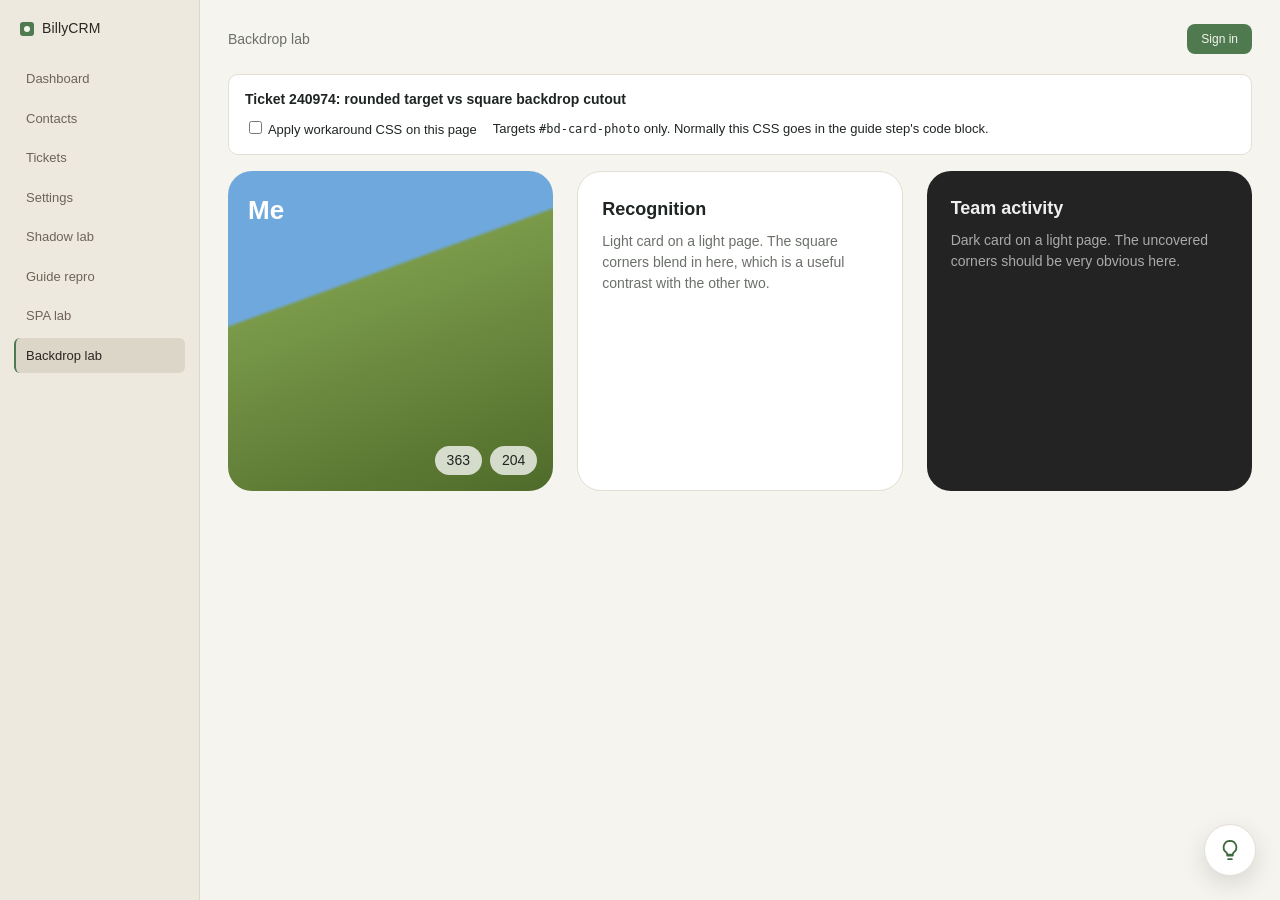
==== backdrop-lab.html @ 7e7e0bf2 "backdrop lab" ====
<!DOCTYPE html>
<html lang="en">
<head>
<meta charset="UTF-8">
<meta name="viewport" content="width=device-width, initial-scale=1.0">
<script src="assets/theme.js"></script>
<title>Backdrop lab - BillyCRM</title>
<script src="assets/pendoSnippet.js"></script>
<link rel="stylesheet" href="assets/styles.css">
<style>
  /* Ticket 240974 repro: rounded cards + Pendo backdrop "Show target element above backdrop" */
  .lab-panel { background: var(--bg-box); border: 1px solid var(--border-box); border-radius: 10px; padding: 14px 16px; margin-bottom: 16px; }
  .lab-heading { margin: 0 0 8px; font-weight: 600; font-size: 14px; }
  .bd-grid {
    display: grid;
    grid-template-columns: repeat(auto-fill, minmax(260px, 1fr));
    gap: 24px;
    margin-top: 16px;
  }
  .bd-card {
    border-radius: 24px;              /* matches the customer's component radius */
    overflow: hidden;
    background: var(--bg-box);
    border: 1px solid var(--border-box);
    min-height: 240px;
    position: relative;
  }
  /* Photo-style card, like the "Me" card in the customer's screenshot */
  #bd-card-photo {
    background: linear-gradient(160deg, #6fa8dc 0%, #6fa8dc 35%, #7a9a4a 36%, #4f6b2a 100%);
    border: none;
    color: #fff;
    min-height: 320px;
  }
  #bd-card-photo .bd-title {
    position: absolute; top: 20px; left: 20px;
    font-size: 26px; font-weight: 600;
  }
  #bd-card-photo .bd-chips {
    position: absolute; bottom: 16px; right: 16px; display: flex; gap: 8px;
  }
  #bd-card-photo .bd-chip {
    background: rgba(255,255,255,0.75); color: #222;
    border-radius: 999px; padding: 4px 12px; font-size: 14px;
  }
  .bd-card-body { padding: 24px; }
  .bd-card-body h3 { margin: 0 0 8px; font-size: 18px; }
  .bd-card-body p  { margin: 0; color: var(--text-secondary); font-size: 14px; line-height: 1.5; }
  #bd-card-dark { background: #232323; border: none; color: #eee; }
  #bd-card-dark p { color: #aaa; }
  .bd-controls { display: flex; gap: 16px; align-items: center; flex-wrap: wrap; font-size: 13px; }
  .bd-controls code { font-size: 12px; }
</style>
<!-- Workaround CSS, only injected when the toggle below is ticked -->
<style id="bd-workaround" media="not all">
  ._pendo-backdrop,
  [class*="pendo-backdrop"],
  [id*="pendo-backdrop"] {
    background: transparent !important;
  }
  #bd-card-photo {
    z-index: 200001;
    box-shadow: 0 0 0 100vmax rgba(0, 0, 0, 0.5);
  }
</style>
</head>
<body data-page="backdrop-lab">

<div class="app">

  <aside class="sidebar">
    <div class="brand">
      <div class="brand-mark"></div>
      <span class="brand-name">BillyCRM</span>
    </div>
    <a class="nav-item" data-page="dashboard" href="dashboard.html">Dashboard</a>
    <a class="nav-item" data-page="contacts"  href="contacts.html">Contacts</a>
    <a class="nav-item" data-page="tickets"   href="tickets.html">Tickets</a>
    <a class="nav-item" data-page="settings"  href="settings.html">Settings</a>
    <a class="nav-item" data-page="shadow-lab" href="shadow-lab.html">Shadow lab</a>
    <a class="nav-item" data-page="guide-repro" href="guide-repro.html">Guide repro</a>
    <a class="nav-item" data-page="spa-lab" href="spa-lab.html">SPA lab</a>
    <a class="nav-item active" data-page="backdrop-lab" href="backdrop-lab.html">Backdrop lab</a>
  </aside>

  <main class="content">

    <div class="page-header">
      <p class="page-title">Backdrop lab</p>
      <div class="user-menu-container" id="user-menu-wrapper"></div>
    </div>

    <div class="lab-panel">
      <p class="lab-heading">Ticket 240974: rounded target vs square backdrop cutout</p>
      <div class="bd-controls">
        <label><input type="checkbox" id="bd-toggle"> Apply workaround CSS on this page</label>
        <span>Targets <code>#bd-card-photo</code> only. Normally this CSS goes in the guide step&#39;s code block.</span>
      </div>
    </div>

    <div class="bd-grid">
      <div class="bd-card" id="bd-card-photo">
        <div class="bd-title">Me</div>
        <div class="bd-chips"><span class="bd-chip">363</span><span class="bd-chip">204</span></div>
      </div>
      <div class="bd-card" id="bd-card-light">
        <div class="bd-card-body">
          <h3>Recognition</h3>
          <p>Light card on a light page. The square corners blend in here, which is a useful contrast with the other two.</p>
        </div>
      </div>
      <div class="bd-card" id="bd-card-dark">
        <div class="bd-card-body">
          <h3>Team activity</h3>
          <p>Dark card on a light page. The uncovered corners should be very obvious here.</p>
        </div>
      </div>
    </div>

  </main>
</div>

<!-- SIGN-IN MODAL (same markup as the other pages, so pendo.identify still works here) -->
<div class="modal-backdrop" id="signin-modal" hidden>
  <form class="modal" id="signin-form">
    <h3 class="modal-title">Sign in</h3>
    <div class="form-field form-field-required">
      <label for="si-visitor-id">Visitor ID</label>
      <input id="si-visitor-id" name="visitorId" type="text" required autocomplete="off" />
    </div>
    <div class="form-field">
      <label for="si-visitor-name">Visitor name <span class="optional">(optional)</span></label>
      <input id="si-visitor-name" name="visitorName" type="text" autocomplete="off" />
    </div>
    <div class="form-field">
      <label for="si-visitor-email">Visitor email <span class="optional">(optional)</span></label>
      <input id="si-visitor-email" name="visitorEmail" type="email" autocomplete="off" />
    </div>
    <div class="form-field">
      <label for="si-visitor-created">Visitor created at <span class="optional">(optional)</span></label>
      <input id="si-visitor-created" name="visitorCreatedAt" type="datetime-local" />
    </div>
    <div class="form-field form-field-required">
      <label for="si-account-id">Account ID</label>
      <input id="si-account-id" name="accountId" type="text" required autocomplete="off" />
    </div>
    <div class="form-field">
      <label for="si-account-name">Account name <span class="optional">(optional)</span></label>
      <input id="si-account-name" name="accountName" type="text" autocomplete="off" />
    </div>
    <div class="modal-buttons">
      <button type="button" class="secondary" id="cancel-signin">Cancel</button>
      <button type="submit" class="primary">Sign in</button>
    </div>
  </form>
</div>

<script src="assets/app.js"></script>
<script>
  document.getElementById('bd-toggle').addEventListener('change', function (e) {
    document.getElementById('bd-workaround').media = e.target.checked ? 'all' : 'not all';
  });
</script>

<div class="toast-container" id="toast-container"></div>

</body>
</html>
---- assets/styles.css ----
:root {
  /* Default = follow the OS. theme.js overrides this on <html> when the user
     picks Light or Dark. light-dark(LIGHT, DARK) resolves against it. */
  color-scheme: light dark;

  --bg-page:               light-dark(#F6F4EE, #181C1A);
  --bg-box:                light-dark(#FFFFFF, #1F2522);
  --bg-box-hover:          light-dark(#F1EFE8, #232A26);
  --border-box:            light-dark(#E2DFD5, #2A312D);
  --text-primary:          light-dark(#1F2522, #E8E6DD);
  --text-secondary:        light-dark(#6B7069, #7A8079);

  --bg-sidebar:            light-dark(#EDE9DF, #141210);
  --bg-surface:            light-dark(#E4DFD3, #232019);
  --bg-surface-active:     light-dark(#DCD6C8, #2A2620);
  --border:                light-dark(#DCD6C8, #2A2620);
  --sidebar-text-primary:  light-dark(#2A2620, #EDE6D8);
  --sidebar-text-secondary: light-dark(#6E6458, #8C8074);

  --bg-sage-soft:          light-dark(#E3ECE3, #2D3A2D);
  --bg-brown-soft:         light-dark(#F1E6D8, #3D2E20);
  --bg-gray-soft:          light-dark(#ECECE8, #2A2A28);
  --gray-text:             light-dark(#6E6E68, #989890);

  /* Sage and brown are used as TEXT ~23 times. The dark-mode values are only
     ~2.3:1 contrast on a light background, so light mode uses darker versions
     (both ~5:1). */
  --sage:                  light-dark(#4F7A4F, #8FAE8F);
  --sage-bright:           light-dark(#3E6A3E, #A8C5A8);  /* hover: darker in light, lighter in dark */
  --brown:                 light-dark(#8A6232, #C9A57A);
  --brown-deep:            light-dark(#F6F4EE, #3D2E20);  /* the dot inside the brand mark */

  --bg-priority-high:      light-dark(#F6E1DC, #3D2424);
  --priority-high:         light-dark(#A2402C, #D89E8A);
  --bg-priority-med:       light-dark(#F7EFCF, #3D3520);
  --priority-med:          light-dark(#7A5F00, #FFD908);
  --bg-priority-low:       light-dark(#E8F0D8, #2A3520);
  --priority-low:          light-dark(#4F6B1F, #B5C97A);

  /* Replace the hard-coded colours that used to live below :root */
  --avatar-hover:          light-dark(#E8D9C4, #4A382A);
  --shadow-color:          light-dark(rgba(0, 0, 0, 0.12), rgba(0, 0, 0, 0.45));
  --backdrop:              light-dark(rgba(31, 37, 34, 0.35), rgba(0, 0, 0, 0.6));
}

* { box-sizing: border-box; }

html, body {
  margin: 0;
  padding: 0;
  background: var(--bg-page);
  color: var(--text-primary);
  font-family: -apple-system, BlinkMacSystemFont, 'Segoe UI', Roboto, sans-serif;
  font-size: 14px;
  line-height: 1.5;
  height: 100%;
}

.app { display: flex; min-height: 100vh; }

.sidebar {
  background: var(--bg-sidebar);
  width: 200px;
  padding: 18px 14px;
  border-right: 1px solid var(--border);
  display: flex;
  flex-direction: column;
  gap: 4px;
}

.brand { display: flex; align-items: center; gap: 8px; margin-bottom: 18px; padding: 0 6px; }
.brand-mark { width: 14px; height: 14px; border-radius: 3px; background: var(--sage); display: flex; align-items: center; justify-content: center; flex-shrink: 0; }
.brand-mark::after { content: ''; width: 6px; height: 6px; border-radius: 50%; background: var(--brown-deep); }
.brand-name { font-size: 14px; font-weight: 500; color: var(--sidebar-text-primary); letter-spacing: 0.01em; }

.nav-item {
  display: block;
  text-decoration: none;
  font-size: 13px;
  color: var(--sidebar-text-secondary);
  padding: 8px 10px;
  border-radius: 6px;
  border-left: 2px solid transparent;
  cursor: pointer;
  transition: background 0.12s, color 0.12s;
}
.nav-item:hover { color: var(--sidebar-text-primary); background: var(--bg-surface); }
.nav-item.active {
  color: var(--sidebar-text-primary);
  background: var(--bg-surface-active);
  border-left: 2px solid var(--sage);
}

.content { flex: 1; padding: 24px 28px; overflow-y: auto; min-width: 0; }

.page-header { display: flex; justify-content: space-between; align-items: center; margin-bottom: 20px; }
.page-title { font-size: 14px; color: var(--text-secondary); margin: 0; font-weight: 400; }

/* User menu (top right) */
.user-menu-container { position: relative; }

button.user-avatar,
.user-avatar {
  width: 30px;
  height: 30px;
  border-radius: 50%;
  background: var(--bg-brown-soft);
  color: var(--brown);
  display: flex;
  align-items: center;
  justify-content: center;
  font-size: 11px;
  font-weight: 500;
  cursor: pointer;
  border: none;
  font-family: inherit;
  padding: 0;
}
button.user-avatar:hover { background: var(--avatar-hover); }

.signin-button {
  height: 30px;
  padding: 0 14px;
  font-size: 12px;
  font-weight: 500;
  background: var(--sage);
  color: var(--bg-page);
  border: none;
  border-radius: 8px;
  cursor: pointer;
  font-family: inherit;
}
.signin-button:hover { background: var(--sage-bright); }

.user-menu-dropdown {
  position: absolute;
  top: calc(100% + 8px);
  right: 0;
  background: var(--bg-box);
  border: 1px solid var(--border-box);
  border-radius: 10px;
  padding: 14px;
  width: 240px;
  z-index: 50;
  box-shadow: 0 8px 24px var(--shadow-color);
}
.user-menu-section { padding: 4px 0; }
.user-menu-label {
  font-size: 10px;
  color: var(--brown);
  text-transform: uppercase;
  letter-spacing: 0.06em;
  font-weight: 500;
  margin-bottom: 4px;
}
.user-menu-value {
  font-size: 13px;
  color: var(--text-primary);
  overflow: hidden;
  text-overflow: ellipsis;
  white-space: nowrap;
}
.user-menu-hint {
  font-size: 11px;
  color: var(--text-secondary);
  overflow: hidden;
  text-overflow: ellipsis;
  white-space: nowrap;
}
.user-menu-id {
  font-size: 11px;
  color: var(--text-secondary);
  font-family: ui-monospace, SFMono-Regular, Menlo, monospace;
  margin-top: 2px;
}
.user-menu-divider {
  border-top: 1px solid var(--border-box);
  margin: 10px 0;
}
.user-menu-actions { margin-top: 10px; }
.user-menu-actions button { width: 100%; }

.section-heading {
  font-size: 11px; color: var(--brown);
  text-transform: uppercase; letter-spacing: 0.06em;
  font-weight: 500; margin: 0 0 12px;
}

.metric-grid { display: grid; grid-template-columns: repeat(4, 1fr); gap: 12px; margin-bottom: 24px; }

.metric-card {
  background: var(--bg-box);
  border: 1px solid var(--border-box);
  border-radius: 10px;
  padding: 14px;
}
.metric-label { font-size: 10px; color: var(--brown); text-transform: uppercase; letter-spacing: 0.05em; margin-bottom: 6px; }
.metric-value { font-size: 24px; font-weight: 500; color: var(--text-primary); line-height: 1.1; }
.metric-trend { font-size: 11px; color: var(--text-secondary); margin-top: 4px; }
.metric-trend.up { color: var(--sage-bright); }
.metric-trend.down { color: var(--priority-high); }

.activity-list {
  background: var(--bg-box);
  border: 1px solid var(--border-box);
  border-radius: 10px;
  overflow: hidden;
}

.activity-row {
  display: flex; align-items: center; gap: 12px;
  padding: 12px 14px;
  border-bottom: 1px solid var(--border-box);
  cursor: pointer;
  transition: background 0.12s;
}
.activity-row:last-child { border-bottom: none; }
.activity-row:hover { background: var(--bg-box-hover); }
.activity-dot { width: 8px; height: 8px; border-radius: 50%; flex-shrink: 0; }
.activity-dot.sage  { background: var(--sage); }
.activity-dot.brown { background: var(--brown); }
.activity-text { flex: 1; font-size: 13px; color: var(--text-primary); }
.activity-time { font-size: 11px; color: var(--text-secondary); }

.stub {
  background: var(--bg-box);
  border: 1px dashed var(--border-box);
  border-radius: 10px;
  padding: 32px;
  text-align: center;
  color: var(--text-secondary);
}
.stub-title { color: var(--text-primary); font-size: 15px; font-weight: 500; margin-bottom: 6px; }

button.primary {
  background: var(--sage); color: var(--bg-page);
  border: none; border-radius: 8px; padding: 9px 16px;
  font-size: 13px; font-weight: 500; cursor: pointer; font-family: inherit;
}
button.primary:hover { background: var(--sage-bright); }

button.secondary {
  background: transparent; color: var(--text-secondary);
  border: 1px solid var(--border-box); border-radius: 8px;
  padding: 9px 16px; font-size: 13px; font-weight: 500;
  cursor: pointer; font-family: inherit;
}
button.secondary:hover { color: var(--text-primary); background: var(--bg-box-hover); }

.icon-button {
  height: 38px;
  padding: 0;
  font-size: 20px; line-height: 1;
  display: inline-flex; align-items: center; justify-content: center;
  flex: 0 2 38px;
  min-width: 32px;
}

.page-toolbar {
  display: flex;
  width: 100%;
  gap: 10px;
  margin-bottom: 14px;
  align-items: center;
  flex-wrap: nowrap;
}

.search-input,
.filter-select {
  background: var(--bg-box);
  border: 1px solid var(--border-box);
  border-radius: 8px;
  padding: 8px 12px;
  color: var(--text-primary);
  font-size: 13px;
  font-family: inherit;
  height: 38px;
}
.search-input { flex: 1 1 200px; min-width: 120px; }
.filter-select { flex: 0 3 140px; min-width: 90px; }
.search-input::placeholder { color: var(--text-secondary); }
.search-input:focus,
.filter-select:focus { outline: none; border-color: var(--sage); }

.contacts-table {
  width: 100%;
  background: var(--bg-box);
  border: 1px solid var(--border-box);
  border-radius: 10px;
  overflow: hidden;
}
.contacts-table-header,
.contact-row {
  display: grid;
  grid-template-columns: 50px 1.4fr 1.6fr 1.2fr 100px;
  gap: 12px;
  align-items: center;
  padding: 12px 14px;
}
.contact-row > div:last-child { text-align: center; }
.contacts-table-header {
  border-bottom: 1px solid var(--border-box);
  font-size: 10px;
  text-transform: uppercase;
  letter-spacing: 0.05em;
  color: var(--brown);
  font-weight: 500;
}
.contact-row {
  border-bottom: 1px solid var(--border-box);
  cursor: pointer;
  text-decoration: none;
  color: var(--text-primary);
  font-size: 13px;
  transition: background 0.12s;
}
.contact-row:last-child { border-bottom: none; }
.contact-row:hover { background: var(--bg-box-hover); }
.contact-row > div { overflow: hidden; text-overflow: ellipsis; white-space: nowrap; }

.contact-avatar {
  width: 32px; height: 32px; border-radius: 50%;
  background: var(--bg-brown-soft); color: var(--brown);
  display: flex; align-items: center; justify-content: center;
  font-size: 11px; font-weight: 500; flex-shrink: 0;
}

.status-pill {
  display: inline-block;
  padding: 3px 10px;
  border-radius: 10px;
  font-size: 10px;
  font-weight: 500;
  text-transform: capitalize;
}
.status-pill.active   { background: var(--bg-sage-soft);  color: var(--sage-bright); }
.status-pill.pending  { background: var(--bg-brown-soft); color: var(--brown); }
.status-pill.inactive { background: var(--bg-gray-soft);  color: var(--gray-text); }

.ticket-status-pill,
.priority-pill {
  display: inline-block;
  padding: 3px 10px;
  border-radius: 10px;
  font-size: 10px;
  font-weight: 500;
  text-transform: capitalize;
}
.ticket-status-pill.open         { background: var(--bg-sage-soft);  color: var(--sage-bright); }
.ticket-status-pill.in-progress  { background: var(--bg-brown-soft); color: var(--brown); }
.ticket-status-pill.pending      {
  background: transparent;
  color: var(--brown);
  border: 1px solid var(--brown);
  padding: 2px 9px;
}
.ticket-status-pill.closed       { background: var(--bg-gray-soft);  color: var(--gray-text); }

.priority-pill.high   { background: var(--bg-priority-high); color: var(--priority-high); }
.priority-pill.medium { background: var(--bg-priority-med);  color: var(--priority-med); }
.priority-pill.low    { background: var(--bg-priority-low);  color: var(--priority-low); }

.ticket-list {
  width: 100%;
  display: flex;
  flex-direction: column;
  gap: 10px;
}

.ticket-card {
  display: flex;
  justify-content: space-between;
  align-items: center;
  gap: 16px;
  background: var(--bg-box);
  border: 1px solid var(--border-box);
  border-radius: 10px;
  padding: 14px 16px;
  color: var(--text-primary);
  transition: background 0.12s;
  cursor: pointer;
}
.ticket-card:hover { background: var(--bg-box-hover); }
.ticket-card-main { flex: 1; min-width: 0; }

/* ---------- Expandable ticket menus ---------- */

.ticket-card-wrap {
  position: relative;
}

.ticket-card.has-menu {
  cursor: pointer;
}
.ticket-card.has-menu.open {
  background: var(--bg-box-hover);
  border-color: var(--sage);
}

.ticket-chevron {
  color: var(--text-secondary);
  font-size: 12px;
  flex-shrink: 0;
  transition: transform 0.15s;
}
.ticket-card.has-menu.open .ticket-chevron {
  transform: rotate(180deg);
}
.ticket-chevron.small {
  font-size: 10px;
  margin-left: auto;
}

.ticket-menu {
  background: var(--bg-box);
  border: 1px solid var(--border-box);
  border-radius: 10px;
  padding: 6px;
  margin-top: 6px;
  display: flex;
  flex-direction: column;
  gap: 2px;
}
.ticket-menu[hidden] { display: none; }

.ticket-menu-item {
  display: flex;
  align-items: center;
  gap: 8px;
  width: 100%;
  text-align: left;
  background: none;
  border: 0;
  border-radius: 6px;
  padding: 9px 11px;
  font: inherit;
  font-size: 13px;
  color: var(--text-primary);
  cursor: pointer;
}
.ticket-menu-item:hover { background: var(--bg-box-hover); }

.ticket-menu-item.has-submenu[aria-expanded="true"] .ticket-chevron {
  transform: rotate(180deg);
}

.ticket-submenu {
  display: flex;
  flex-direction: column;
  gap: 2px;
  margin: 2px 0 2px 14px;
  padding-left: 10px;
  border-left: 1px solid var(--border-box);
  border-radius: 0;
}
.ticket-submenu[hidden] { display: none; }

.ticket-menu-leaf {
  width: 100%;
  text-align: left;
  background: none;
  border: 0;
  border-radius: 6px;
  padding: 8px 11px;
  font: inherit;
  font-size: 13px;
  color: var(--sage);
  cursor: pointer;
}
.ticket-menu-leaf:hover { background: var(--bg-sage-soft); }

/* Flip the whole list to floating panels by adding .menu-popover to #tickets-list */
.ticket-list.menu-popover .ticket-menu {
  position: absolute;
  top: calc(100% + 6px);
  left: 0;
  right: 0;
  margin-top: 0;
  z-index: 50;
  box-shadow: 0 8px 24px var(--shadow-color);
}

.ticket-id {
  font-size: 11px;
  color: var(--text-secondary);
  font-family: ui-monospace, SFMono-Regular, Menlo, monospace;
  margin-bottom: 4px;
}
.ticket-subject {
  font-size: 14px;
  font-weight: 500;
  color: var(--text-primary);
  margin-bottom: 4px;
  overflow: hidden;
  text-overflow: ellipsis;
  white-space: nowrap;
}
.ticket-customer { font-size: 12px; color: var(--text-secondary); }
.ticket-pills { display: flex; gap: 6px; flex-shrink: 0; align-items: center; }

.empty-state {
  padding: 40px 20px;
  text-align: center;
  color: var(--text-secondary);
  font-size: 13px;
  background: var(--bg-box);
  border: 1px solid var(--border-box);
  border-radius: 10px;
}

.back-button {
  background: transparent;
  border: none;
  color: var(--text-secondary);
  font-size: 13px;
  cursor: pointer;
  padding: 0;
  margin-bottom: 14px;
  font-family: inherit;
}
.back-button:hover { color: var(--text-primary); }

.contact-detail-hero,
.ticket-detail-hero {
  display: flex;
  align-items: center;
  gap: 18px;
  background: var(--bg-box);
  border: 1px solid var(--border-box);
  border-radius: 10px;
  padding: 20px;
  margin-bottom: 14px;
}

.contact-detail-avatar {
  width: 56px; height: 56px; border-radius: 50%;
  background: var(--bg-brown-soft); color: var(--brown);
  display: flex; align-items: center; justify-content: center;
  font-size: 18px; font-weight: 500; flex-shrink: 0;
}

.contact-detail-info,
.ticket-detail-info { flex: 1; min-width: 0; }

.contact-detail-info h2,
.ticket-detail-info h2 {
  margin: 0 0 4px;
  font-size: 18px;
  font-weight: 500;
  color: var(--text-primary);
  overflow: hidden;
  text-overflow: ellipsis;
}
.contact-detail-info p,
.ticket-detail-info p { margin: 0 0 8px; font-size: 13px; color: var(--text-secondary); }
.ticket-detail-info .ticket-pills { margin-top: 0; }

.contact-detail-fields,
.ticket-detail-fields {
  background: var(--bg-box);
  border: 1px solid var(--border-box);
  border-radius: 10px;
  padding: 6px 20px;
}

.field-row {
  display: grid;
  grid-template-columns: 140px 1fr;
  gap: 16px;
  padding: 12px 0;
  border-bottom: 1px solid var(--border-box);
  align-items: center;
  font-size: 13px;
}
.field-row:last-child { border-bottom: none; }
.field-label { color: var(--text-secondary); text-transform: uppercase; letter-spacing: 0.05em; font-size: 10px; }
.field-value { color: var(--text-primary); }
.field-value.long { white-space: pre-wrap; line-height: 1.5; }

.field-value a,
.ticket-customer a,
.customer-link {
  color: var(--sage-bright);
  text-decoration: none;
}
.field-value a:hover,
.ticket-customer a:hover,
.customer-link:hover { text-decoration: underline; }

/* ---------- Settings ---------- */
.settings-section {
  background: var(--bg-box);
  border: 1px solid var(--border-box);
  border-radius: 10px;
  padding: 20px;
  margin-bottom: 14px;
}
.settings-section-title {
  font-size: 11px;
  color: var(--brown);
  text-transform: uppercase;
  letter-spacing: 0.06em;
  font-weight: 500;
  margin: 0 0 16px;
}
.settings-row {
  display: flex;
  justify-content: space-between;
  align-items: center;
  gap: 16px;
  padding: 12px 0;
  border-bottom: 1px solid var(--border-box);
}
.settings-row:first-of-type { padding-top: 0; }
.settings-row:last-of-type { border-bottom: none; }
.settings-row-text { flex: 1; min-width: 0; }
.settings-row-label { font-size: 13px; color: var(--text-primary); }
.settings-row-hint { font-size: 11px; color: var(--text-secondary); margin-top: 2px; }

.settings-actions {
  display: flex;
  justify-content: flex-end;
  align-items: center;
  gap: 12px;
  margin-top: 16px;
}
.save-confirmation {
  font-size: 12px;
  color: var(--sage-bright);
  opacity: 0;
  transition: opacity 0.2s;
}
.save-confirmation.visible { opacity: 1; }

/* Toggle switch */
.toggle {
  position: relative;
  display: inline-block;
  width: 38px;
  height: 22px;
  flex-shrink: 0;
}
.toggle input { opacity: 0; width: 0; height: 0; }
.toggle-slider {
  position: absolute;
  cursor: pointer;
  top: 0; left: 0; right: 0; bottom: 0;
  background-color: var(--bg-gray-soft);
  transition: 0.2s;
  border-radius: 22px;
}
.toggle-slider::before {
  position: absolute;
  content: '';
  height: 16px;
  width: 16px;
  left: 3px;
  bottom: 3px;
  background-color: var(--text-secondary);
  transition: 0.2s;
  border-radius: 50%;
}
.toggle input:checked + .toggle-slider { background-color: var(--bg-sage-soft); }
.toggle input:checked + .toggle-slider::before {
  background-color: var(--sage-bright);
  transform: translateX(16px);
}

/* Theme radios in Display section */
.theme-options {
  display: flex;
  gap: 14px;
  align-items: center;
}
.theme-options label {
  display: inline-flex;
  align-items: center;
  gap: 6px;
  font-size: 13px;
  color: var(--text-primary);
  cursor: pointer;
}
.theme-options label.disabled {
  color: var(--text-secondary);
  cursor: not-allowed;
}

/* ---------- Modal ---------- */
.modal-backdrop {
  position: fixed;
  inset: 0;
  background: var(--backdrop);
  display: flex;
  align-items: center;
  justify-content: center;
  z-index: 100;
  padding: 20px;
}

.modal {
  background: var(--bg-box);
  border: 1px solid var(--border-box);
  border-radius: 12px;
  padding: 24px;
  width: 460px;
  max-width: 100%;
  max-height: 90vh;
  overflow-y: auto;
}

.modal-title { font-size: 16px; font-weight: 500; color: var(--text-primary); margin: 0 0 16px; }
.form-field { margin-bottom: 12px; }
.form-field label {
  display: block; font-size: 11px;
  text-transform: uppercase; letter-spacing: 0.05em;
  color: var(--text-secondary); margin-bottom: 6px;
}
.form-field-required label::after { content: ' *'; color: var(--brown); }
.form-field .optional {
  text-transform: none; letter-spacing: 0;
  color: var(--text-secondary); font-size: 11px;
  margin-left: 4px; opacity: 0.7;
}

.form-field input,
.form-field select,
.form-field textarea {
  width: 100%;
  background: var(--bg-page);
  border: 1px solid var(--border-box);
  border-radius: 6px;
  padding: 8px 10px;
  color: var(--text-primary);
  font-size: 13px;
  font-family: inherit;
}
.form-field textarea { min-height: 70px; resize: vertical; }
.form-field input:focus,
.form-field select:focus,
.form-field textarea:focus { outline: none; border-color: var(--sage); }

.modal-buttons { display: flex; justify-content: flex-end; gap: 8px; margin-top: 18px; }

[hidden] { display: none !important; }

/* ---------- Actions dropdown (Contacts / Tickets toolbar) ---------- */
.actions-menu-container {
  position: relative;
  flex-shrink: 0;
}

.actions-trigger {
  /* matches the existing .icon-button (38px square) */
  width: 38px;
  height: 38px;
  padding: 0;
  font-size: 18px;
  line-height: 1;
}

.actions-dropdown {
  position: absolute;
  top: calc(100% + 6px);
  right: 0;
  background: var(--bg-box);
  border: 1px solid var(--border-box);
  border-radius: 10px;
  padding: 6px;
  min-width: 240px;
  z-index: 50;
  box-shadow: 0 8px 24px var(--shadow-color);
  display: flex;
  flex-direction: column;
  gap: 2px;
}

.actions-item {
  background: transparent;
  border: none;
  text-align: left;
  padding: 8px 10px;
  border-radius: 6px;
  font-size: 13px;
  color: var(--text-primary);
  cursor: pointer;
  font-family: inherit;
}

.actions-item:hover {
  background: var(--bg-box-hover);
}

.actions-item[data-busy="true"] {
  opacity: 0.7;
  cursor: progress;
}

/* ---------- Toast (bottom-right) ---------- */
.toast-container {
  position: fixed;
  bottom: 24px;
  right: 24px;
  display: flex;
  flex-direction: column-reverse;
  gap: 8px;
  z-index: 200;
  pointer-events: none;
}

.toast {
  background: var(--bg-box);
  border: 1px solid var(--border-box);
  border-radius: 10px;
  padding: 12px 16px;
  color: var(--text-primary);
  font-size: 13px;
  box-shadow: 0 8px 24px var(--shadow-color);
  pointer-events: auto;
  min-width: 220px;
  max-width: 360px;
  opacity: 0;
  transform: translateX(20px);
  animation: toast-in 0.2s ease forwards;
}

.toast.fade-out {
  animation: toast-out 0.4s ease forwards;
}

@keyframes toast-in {
  to { opacity: 1; transform: translateX(0); }
}

@keyframes toast-out {
  to { opacity: 0; transform: translateX(20px); }
}

/* ---------- Help launcher (Resource Center button) ---------- */
.help-launcher {
  position: fixed;
  bottom: 24px;
  right: 24px;
  width: 52px;
  height: 52px;
  border-radius: 50%;
  background: var(--bg-box);
  color: var(--sage-bright);
  border: 1px solid var(--border-box);
  font-size: 0;
  cursor: pointer;
  box-shadow: 0 8px 24px var(--shadow-color);
  z-index: 100;
  transition: transform 0.15s, box-shadow 0.15s, background-color 0.15s;
  display: flex;
  align-items: center;
  justify-content: center;
}

.help-launcher::before {
  content: '';
  display: inline-block;
  width: 22px;
  height: 22px;
  background: currentColor;
  -webkit-mask: url('data:image/svg+xml;utf8,<svg xmlns="http://www.w3.org/2000/svg" viewBox="0 0 24 24" fill="none" stroke="currentColor" stroke-width="2" stroke-linecap="round" stroke-linejoin="round"><path d="M9 18h6"/><path d="M10 22h4"/><path d="M12 2a7 7 0 0 0-4 12.7c.6.5 1 1.3 1 2.1v.2h6v-.2c0-.8.4-1.6 1-2.1A7 7 0 0 0 12 2z"/></svg>') center / contain no-repeat;
          mask: url('data:image/svg+xml;utf8,<svg xmlns="http://www.w3.org/2000/svg" viewBox="0 0 24 24" fill="none" stroke="currentColor" stroke-width="2" stroke-linecap="round" stroke-linejoin="round"><path d="M9 18h6"/><path d="M10 22h4"/><path d="M12 2a7 7 0 0 0-4 12.7c.6.5 1 1.3 1 2.1v.2h6v-.2c0-.8.4-1.6 1-2.1A7 7 0 0 0 12 2z"/></svg>') center / contain no-repeat;
}

.help-launcher:hover {
  background: var(--bg-box-hover);
  transform: scale(1.05);
  box-shadow: 0 12px 28px var(--shadow-color);
}

.help-launcher:active {
  transform: scale(0.97);
}
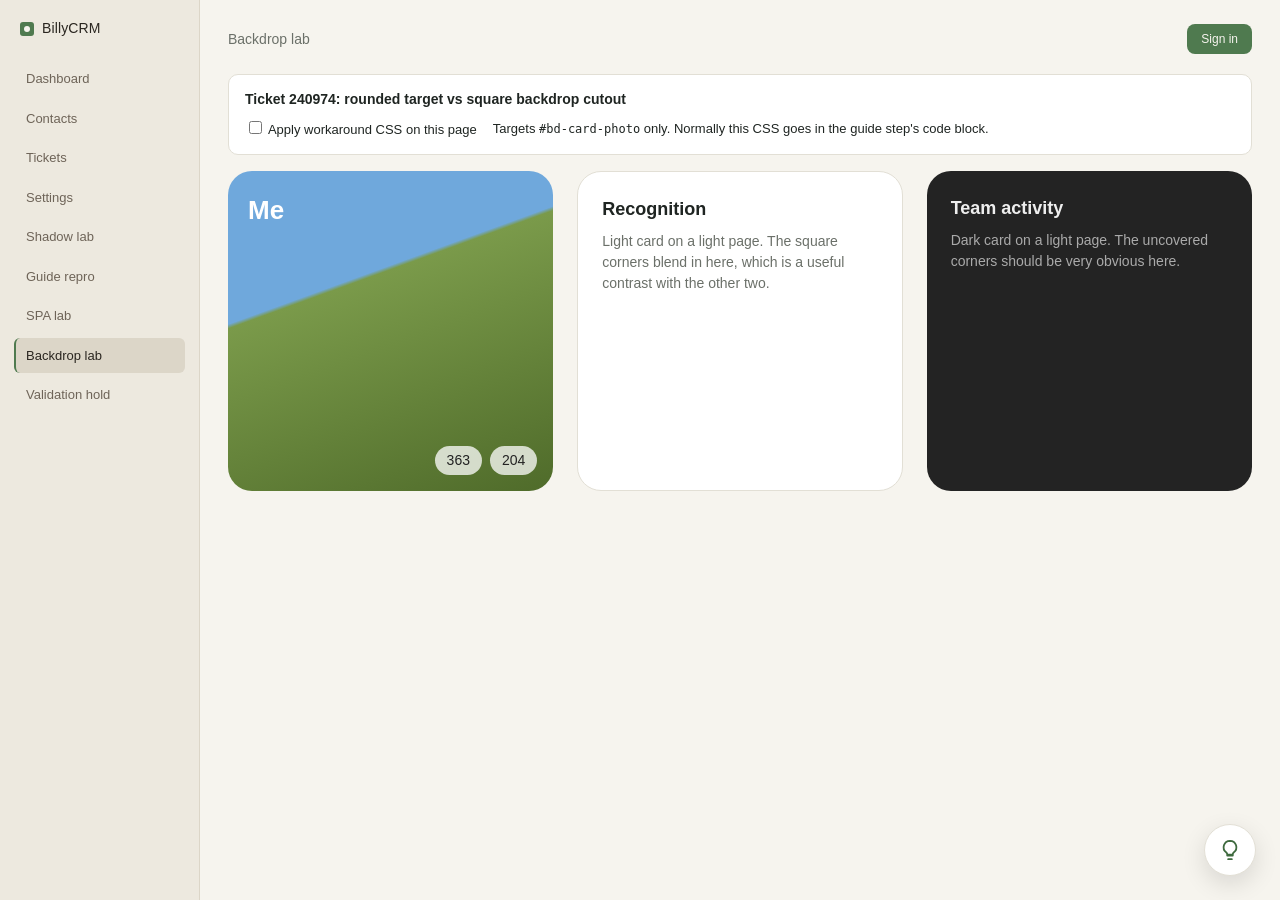
==== commit 95b14c5f: "add to nav and patient fixes" ====
--- a/backdrop-lab.html
+++ b/backdrop-lab.html
@@ -81,6 +81,7 @@
     <a class="nav-item" data-page="guide-repro" href="guide-repro.html">Guide repro</a>
     <a class="nav-item" data-page="spa-lab" href="spa-lab.html">SPA lab</a>
     <a class="nav-item active" data-page="backdrop-lab" href="backdrop-lab.html">Backdrop lab</a>
+    <a class="nav-item" data-page="validation-hold" href="validation-hold.html">Validation hold</a>
   </aside>
 
   <main class="content">
